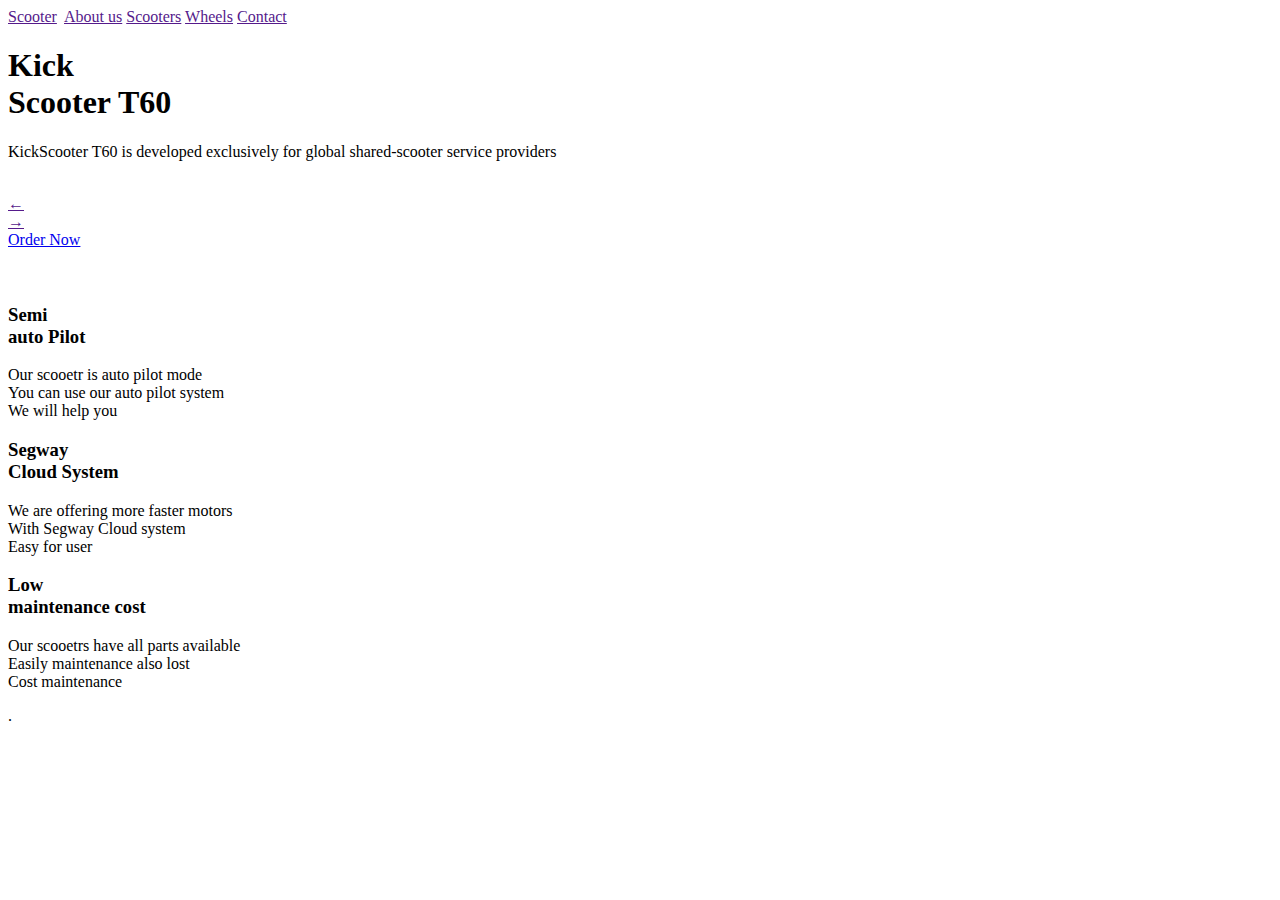
==== Week1/Adelajd_scooter/HTML/scooter.html @ 90f30221 "scooter" ====
<!DOCTYPE html>
<html lang="en">
<head>
    <meta charset="UTF-8">
    <meta http-equiv="X-UA-Compatible" content="IE=edge">
    <meta name="viewport" content="width=device-width, initial-scale=1.0">
    <title>Document</title>
    <link rel="stylesheet" href="sc.css">
    <link rel="stylesheet" href="https://cdnjs.cloudflare.com/ajax/libs/font-awesome/4.7.0/css/font-awesome.min.css">
</head>
<body>



    <div class="main">
        <nav class="navi">
                <a id="logo" href="">Scooter</a> 
                <a id="profpic" href=""><img id="prof" src="./images/profile.png" alt=""></a>
                <a href="">About us</a>
                <a href="">Scooters</a>
                <a href="">Wheels</a>
                <a href="">Contact</a>
        </nav>

        <h1 id="kick">Kick <br> Scooter T60</h1>

        <p id="for">KickScooter T60 is developed exclusively for global shared-scooter service providers</p>
<div>
        <img id="sco" src="./images/sco.png" alt=""> </div>

        <div class="arrows">
        <a href="" id="leftarr">&#x2190</a><br>
        <a href="" id="rightarr">&#x2192</a>
        </div>

        <div class="order">
        <nobr>  <a id="ord" href="#" class="button">Order Now</a> </nobr>
        </div>

        <div>
            <img id="cvarr" src="./images/cvarr.png" alt="">
        </div>

        <div class="spons">
            <img id="bon" src="./images/bones.png" alt="">
            <img id="vol" src="./images/volcom.png" alt="">
            <img id="huf" src="./images/huf.png" alt="">
            <img id="ba" src="./images/baker.png" alt="">
            <img id="bon" src="./images/bones.png" alt="">
        </div>

        <div class="inst">

            <div class="sem">
                <h3>Semi <br> auto Pilot</h3>
                <p id="fir">Our scooetr is auto pilot mode <br> You can use our auto pilot system <br> We will help you</p>
            </div>

            <div class="seg">
                <h3>Segway <br> Cloud System</h3>
                <p id="sec">We are offering more faster motors <br> With Segway Cloud system <br> Easy for user</p>
            </div>

            <div class="low">
                <h3>Low <br> maintenance cost</h3>
                <p id="thi">Our scooetrs have all parts available <br> Easily maintenance also lost <br>Cost maintenance</p>
            </div>

        </div>
        <p id="bck">.</p>
        
        
    </div>

    

    
</body>
</html>
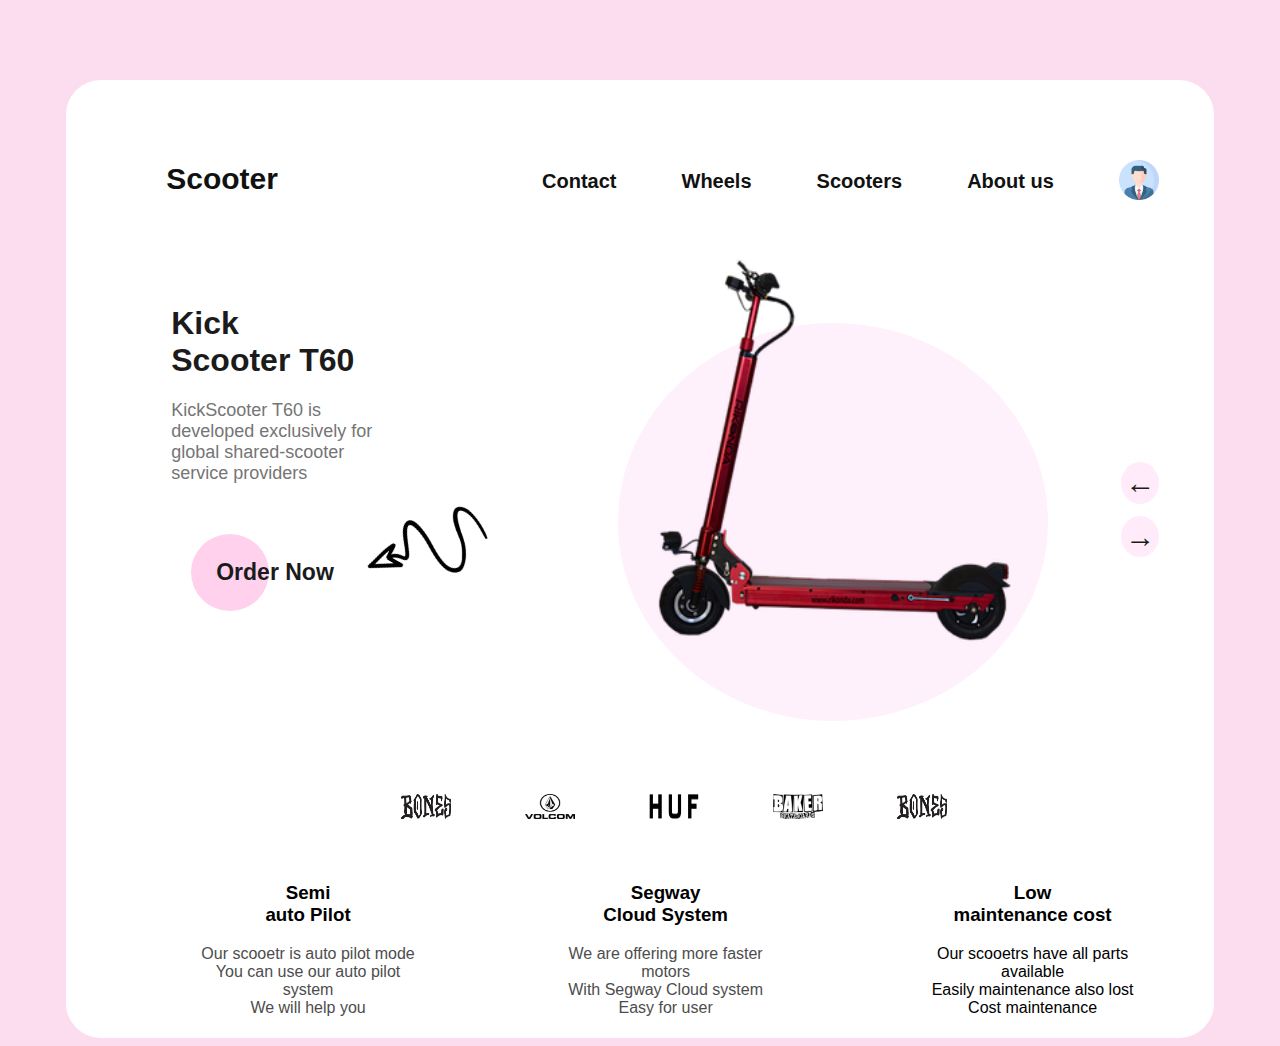
==== commit fc6b14d4: "Updated" ====
--- a/Week1/Adelajd_scooter/HTML/scooter.html
+++ b/Week1/Adelajd_scooter/HTML/scooter.html
@@ -5,7 +5,7 @@
     <meta http-equiv="X-UA-Compatible" content="IE=edge">
     <meta name="viewport" content="width=device-width, initial-scale=1.0">
     <title>Document</title>
-    <link rel="stylesheet" href="sc.css">
+    <link rel="stylesheet" href="../CSS/sc.css">
     <link rel="stylesheet" href="https://cdnjs.cloudflare.com/ajax/libs/font-awesome/4.7.0/css/font-awesome.min.css">
 </head>
 <body>
@@ -15,7 +15,7 @@
     <div class="main">
         <nav class="navi">
                 <a id="logo" href="">Scooter</a> 
-                <a id="profpic" href=""><img id="prof" src="./images/profile.png" alt=""></a>
+                <a id="profpic" href=""><img id="prof" src="../images/profile.png" alt=""></a>
                 <a href="">About us</a>
                 <a href="">Scooters</a>
                 <a href="">Wheels</a>
@@ -26,7 +26,7 @@
 
         <p id="for">KickScooter T60 is developed exclusively for global shared-scooter service providers</p>
 <div>
-        <img id="sco" src="./images/sco.png" alt=""> </div>
+        <img id="sco" src="../images/sco.png" alt=""> </div>
 
         <div class="arrows">
         <a href="" id="leftarr">&#x2190</a><br>
@@ -38,15 +38,15 @@
         </div>
 
         <div>
-            <img id="cvarr" src="./images/cvarr.png" alt="">
+            <img id="cvarr" src="../images/cvarr.png" alt="">
         </div>
 
         <div class="spons">
-            <img id="bon" src="./images/bones.png" alt="">
-            <img id="vol" src="./images/volcom.png" alt="">
-            <img id="huf" src="./images/huf.png" alt="">
-            <img id="ba" src="./images/baker.png" alt="">
-            <img id="bon" src="./images/bones.png" alt="">
+            <img id="bon" src="../images/bones.png" alt="">
+            <img id="vol" src="../images/volcom.png" alt="">
+            <img id="huf" src="../images/huf.png" alt="">
+            <img id="ba" src="../images/baker.png" alt="">
+            <img id="bon" src="../images/bones.png" alt="">
         </div>
 
         <div class="inst">
--- a/Week1/Adelajd_scooter/CSS/sc.css
+++ b/Week1/Adelajd_scooter/CSS/sc.css
@@ -0,0 +1,163 @@
+body{
+    background-color: rgb(252, 221, 240);
+}
+.main{
+    margin: auto;
+    margin-top: 80px;
+    width: 90%;
+    border-radius: 35px;
+    border: solid rgb(255, 255, 255) 5px;
+    background-color: rgb(255, 255, 255);
+}
+.navi >a{
+    float: right;
+    padding: 15px;
+    margin-right: 35px;
+    margin-top: 70px;
+    color: rgb(17, 17, 17);
+    text-decoration: none;
+    font-size: 20px;
+    font-weight: bold;
+    font-family: 'Gill Sans', 'Gill Sans MT', Calibri, 'Trebuchet MS', sans-serif;
+}
+.navi >a:hover{
+    background-color: rgb(255, 238, 250);
+    border-radius: 50px;
+}
+#profpic:hover{
+    padding: 10px;
+    background: none;
+    border: solid rgb(255, 233, 249) 5px;
+    
+}
+#logo{
+    float: left;
+    margin-top: 62px;
+    margin-left: 80px ;
+    font-size: 30px;
+
+}
+#prof{
+    margin-top: -10px;
+    height: 40px;
+    width: 40px;
+}
+#kick{
+    margin-left: 100px;
+    margin-top: 220px;
+    font-family: sans-serif;
+    font-weight: 800;
+    color: rgb(27, 27, 27);
+}
+#for{
+    width: 220px;
+    margin-left: 100px;
+    font-family: 'Gill Sans', 'Gill Sans MT', Calibri, 'Trebuchet MS', sans-serif;
+    color: rgb(117, 117, 117);
+    font-size: 18px;
+}
+#bck{
+    position: absolute;
+    margin-top: -710px;
+    margin-left: 547px;
+    padding: 190px;
+    width: 50px;
+    border-radius: 50%;
+    background-color: rgb(255, 241, 252);
+    color: rgb(255, 233, 251);
+    
+}
+#sco{
+    position: absolute;
+    margin-left: 540px;
+    margin-top: -250px;
+    height: 400px;
+    width: 430px;
+    z-index: 1;
+    
+
+}
+#leftarr, #rightarr{
+    font-size: 30px;
+    font-weight: bold;
+    text-decoration: none;
+    color: rgb(27, 27, 27);
+    padding: 20px;
+}
+#leftarr{
+    position: absolute;
+    border-radius: 50%;
+    background-color: rgb(255, 235, 250);
+    padding: 4px;
+    margin-left: 1050px;
+    margin-top: -40px;
+}
+#rightarr{
+    margin-left: 1050px;
+    background-color: rgb(255, 235, 250);
+    border-radius: 50%;
+    padding: 4px;
+}
+#leftarr:hover{
+    background-color: rgb(255, 204, 240);
+}
+#rightarr:hover{
+    background-color: rgb(255, 204, 240);
+}
+#ord{
+    position: absolute;
+    margin-left: 120px;
+    margin-top: -20px;
+    font-family: 'Gill Sans', 'Gill Sans MT', Calibri, 'Trebuchet MS', sans-serif;
+    font-weight: bold;
+    font-size: 23px;
+    color: rgb(27, 27, 27);
+    text-decoration: none;
+    background-color: rgb(255, 209, 237);
+    border: none;
+    padding: 25px;
+    border-radius: 50%;
+    width: 28px;
+}
+#ord:hover{
+    background-color: rgb(255, 209, 237);
+    width: 120px;
+    border-radius: 50px;   
+}
+#cvarr{
+    -webkit-transform: rotate(120deg);
+    -moz-transform: rotate(120deg);
+    -o-transform: rotate(120deg);
+    -ms-transform: rotate(120deg);
+    transform: rotate(120deg);
+    position: absolute;
+    width: 100px;
+    height: 100px;
+    margin-left: 310px;
+    margin-top: -58px;
+}
+
+.spons{
+    margin-left: 260px;
+    margin-top: 240px;
+}
+
+#bon, #vol, #huf, #ba{
+    width: 50px;
+    height: 25px;
+    padding-left: 70px;
+}
+.inst{
+    display: flex;
+    margin-right: 50px;
+    margin-top: 40px;
+    font-family: Arial, Helvetica, sans-serif;
+}
+.sem, .seg, .low{
+    padding-left: 120px;
+    text-align: center;
+}
+#fir, #sec, #thir{
+    color: rgb(77, 77, 77);
+    text-align: center;
+}
